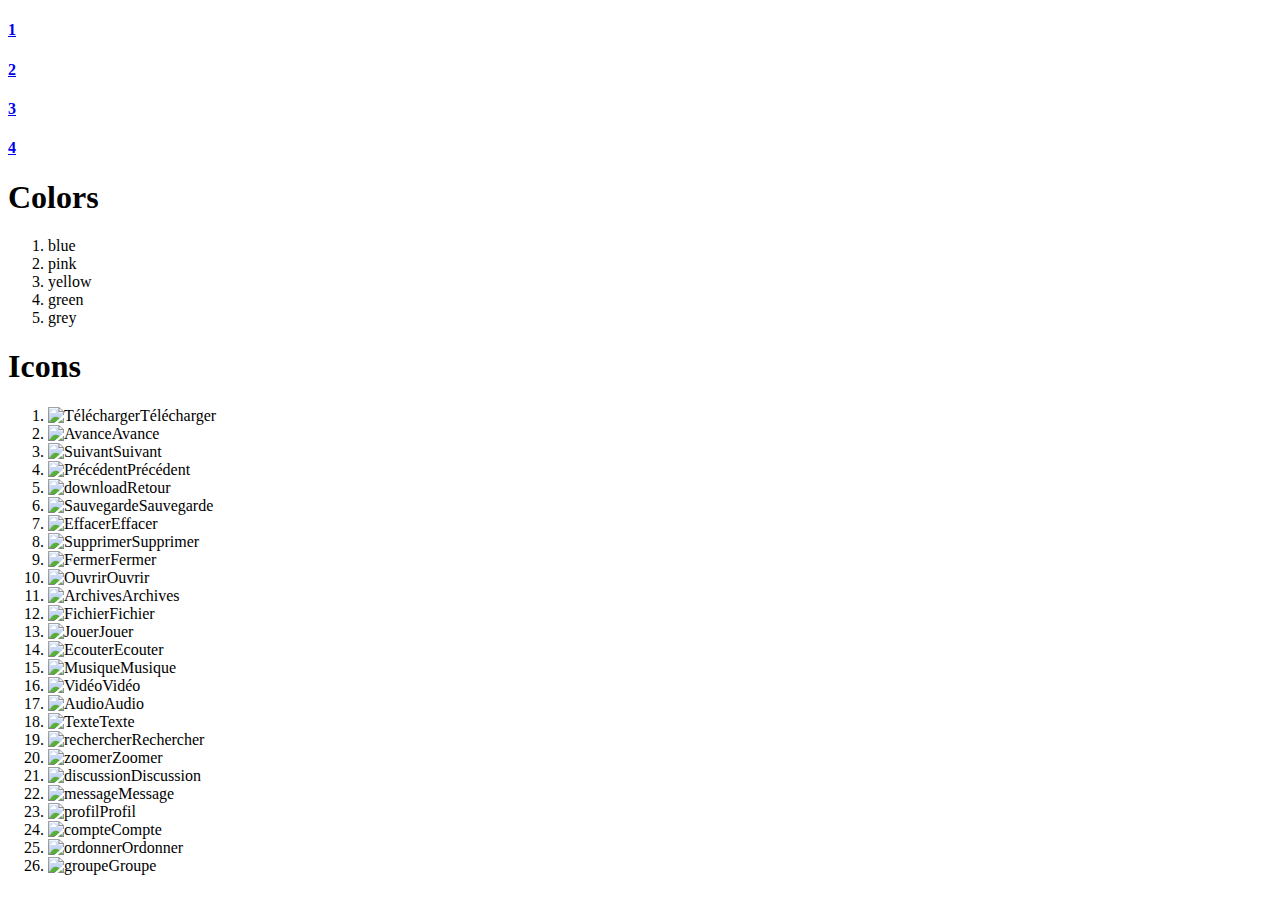
==== index.html @ 87c84bd4 "My first summit" ====
<!DOCTYPE html>
<html>
<head>
<meta charset="utf-8">
<title>Around the world in eighty days</title>

<link href="https://fonts.googleapis.com/css?family=Nunito:700" rel="stylesheet">

<link rel="stylesheet" href="styles/main.css">
<link rel="stylesheet" href="styles/typo.css">


</head>

<body>
  <a href="video01.html"><div id=r1 class=rightmenu><h4>1<h4></div></a>
  <a href="video02.html"><div id=r2 class=rightmenu><h4>2<h4></div></a>
  <a href="video03.html"><div id=r3 class=rightmenu><h4>3<h4></div></a>
  <a href="video04.html"><div id=r4 class=rightmenu><h4>4<h4></div></a>

  <section class="section00">
    <h1>Colors</h1>
<ol>
    <li id="blue"><span>blue</span></li>
    <li id="pink"><span>pink</span></li>
    <li id="yellow"><span>yellow</span></li>
    <li id="green"><span>green</span></li>
    <li id="grey"><span>grey</span></li>
</ol>
</section>


<section class="section01">
<h1>Icons</h1>

<ol>
  <li><image src="images/telecharger.svg" alt="Télécharger"/><span>Télécharger</span></li>
  <li><image src="images/avance.svg" alt="Avance"/><span>Avance</span></li>
  <li><image src="images/suivant.svg" alt="Suivant"/><span>Suivant</span></li>
  <li><image src="images/precedent.svg" alt="Précédent"/><span>Précédent</span></li>
  <li><image src="images/retour.svg" alt="download"/><span>Retour</span></li>
  <li><image src="images/sauvegarder.svg" alt="Sauvegarde"/><span>Sauvegarde</span></li>
  <li><image src="images/effacer.svg" alt="Effacer"/><span>Effacer</span></li>
  <li><image src="images/supprimer.svg" alt="Supprimer"/><span>Supprimer</span></li>
  <li><image src="images/fermer.svg" alt="Fermer"/><span>Fermer</span></li>
  <li><image src="images/ouvrir.svg" alt="Ouvrir"/><span>Ouvrir</span></li>
  <li><image src="images/archives.svg" alt="Archives"/><span>Archives</span></li>
  <li><image src="images/fichier.svg" alt="Fichier"/><span>Fichier</span></li>
  <li><image src="images/jouer.svg" alt="Jouer"/><span>Jouer</span></li>
  <li><image src="images/ecouter.svg" alt="Ecouter"/><span>Ecouter</span></li>
  <li><image src="images/musique.svg" alt="Musique"/><span>Musique</span></li>
  <li><image src="images/video.svg" alt="Vidéo"/><span>Vidéo</span></li>
  <li><image src="images/audio.svg" alt="Audio"/><span>Audio</span></li>
  <li><image src="images/texte.svg" alt="Texte"/><span>Texte</span></li>
  <li><image src="images/rechercher.svg" alt="rechercher"/><span>Rechercher</span></li>
  <li><image src="images/zoom.svg" alt="zoomer"/><span>Zoomer</span></li>
  <li><image src="images/discussion.svg" alt="discussion"/><span>Discussion</span></li>
  <li><image src="images/message.svg" alt="message"/><span>Message</span></li>
  <li><image src="images/profil.svg" alt="profil"/><span>Profil</span></li>
  <li><image src="images/compte.svg" alt="compte"/><span>Compte</span></li>
  <li><image src="images/ordonner.svg" alt="ordonner"/><span>Ordonner</span></li>
  <li><image src="images/groupe.svg" alt="groupe"/><span>Groupe</span></li>

</ol>

</sections>

</body>

</html>
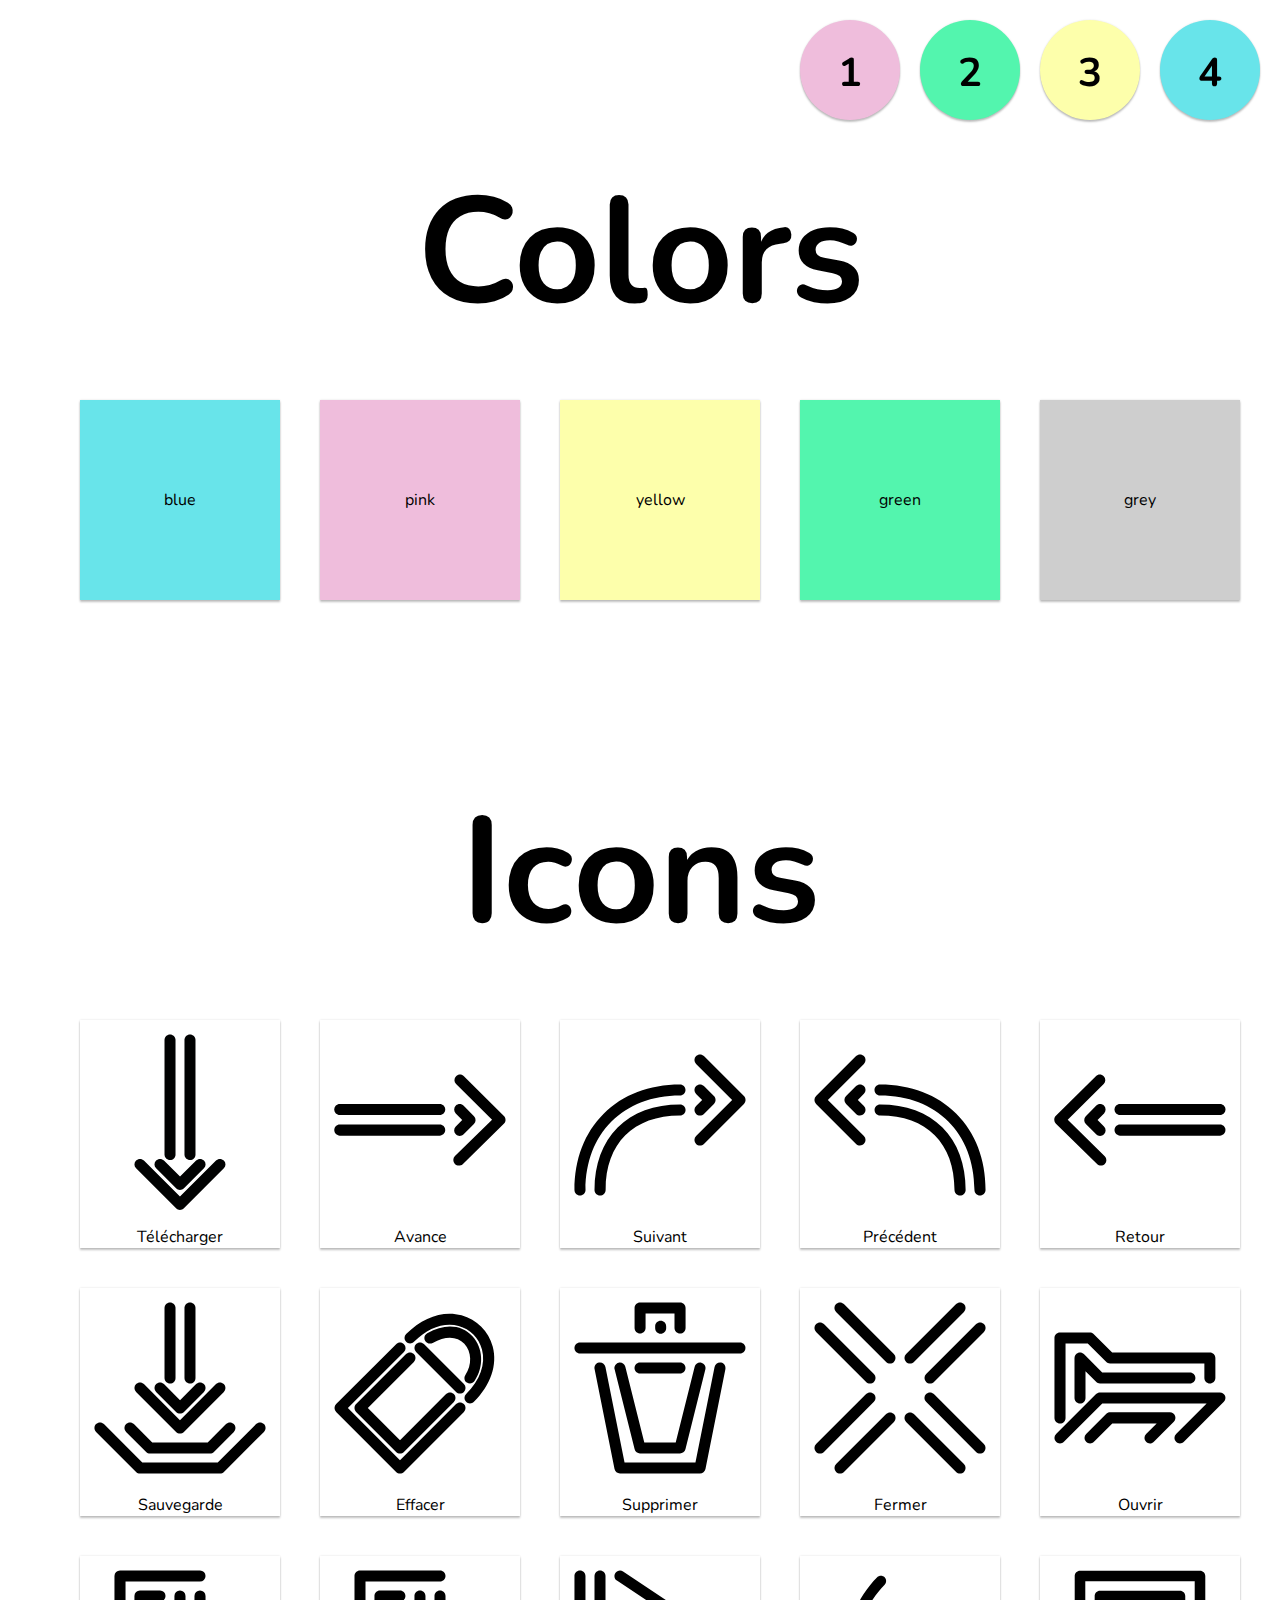
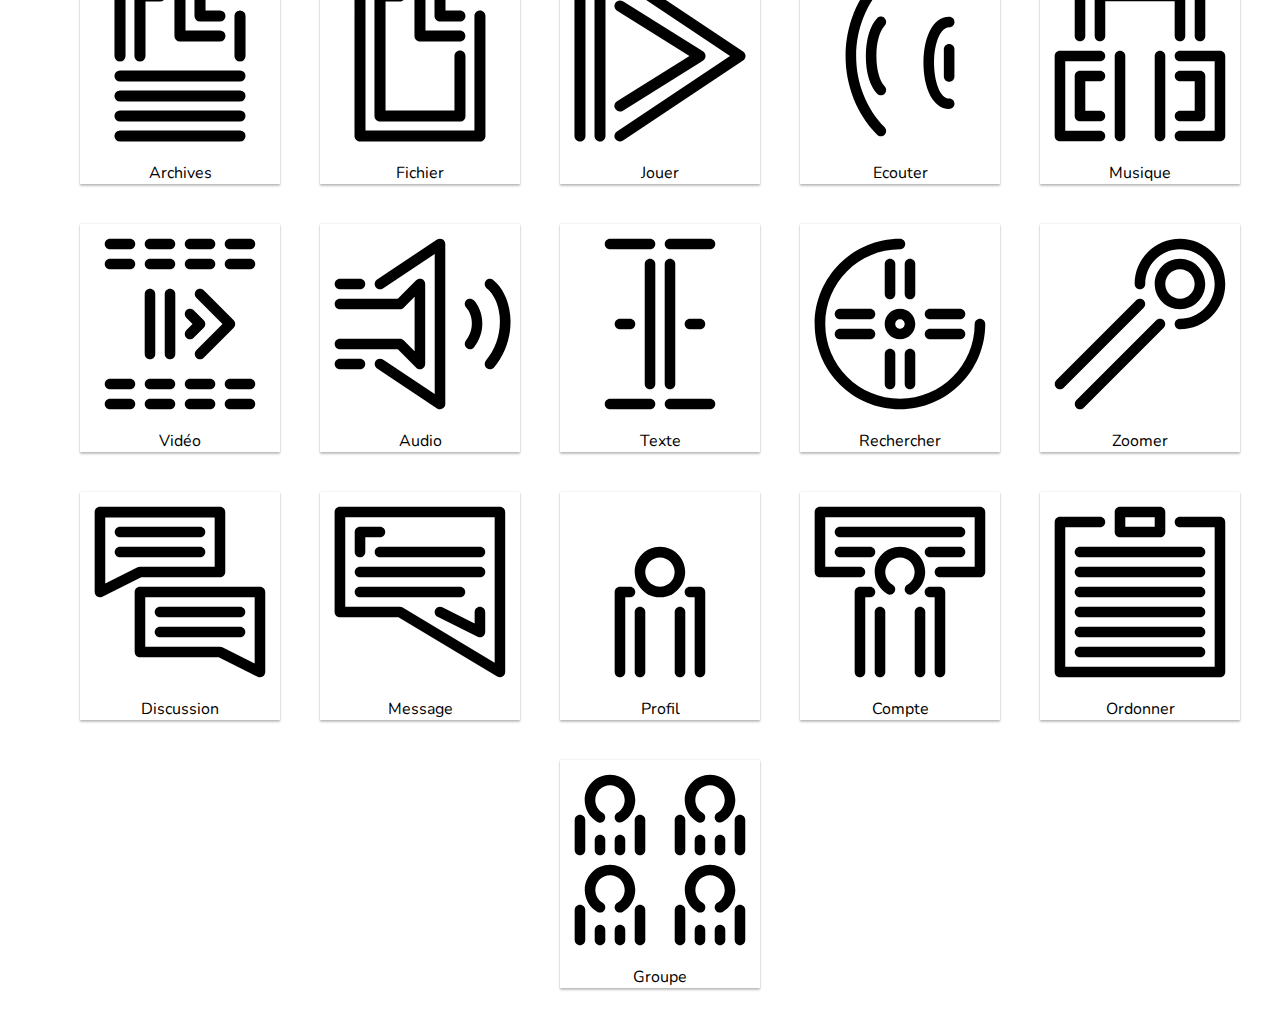
==== commit 76f4951e: "Title change" ====
--- a/index.html
+++ b/index.html
@@ -2,7 +2,7 @@
 <html>
 <head>
 <meta charset="utf-8">
-<title>Around the world in eighty days</title>
+<title>Bee Project</title>
 
 <link href="https://fonts.googleapis.com/css?family=Nunito:700" rel="stylesheet">
 
--- a/styles/main.css
+++ b/styles/main.css
@@ -0,0 +1,304 @@
+body{
+  margin: 0
+}
+
+ol{
+  display: flex;
+  flex-wrap: wrap;
+justify-content: center;
+}
+
+li{
+  max-width : 200px;
+  flex-wrap: wrap;
+  flex-grow: 1;
+  margin: 20px;
+  box-shadow: 0px 0px 2px 0px rgba(0,0,0,0.12),0px 2px 2px 0px rgba(0,0,0,0.24);
+}
+li:hover{
+  max-width : 200px;
+  flex-wrap: wrap;
+  flex-grow: 1;
+  margin: 20px;
+  box-shadow: 0px 0px 8px 0px rgba(0,0,0,0.12),0px 8px 8px 0px rgba(0,0,0,0.24);
+  transition: 0.2s
+}
+
+li img{
+  width: 100%
+}
+li {
+  list-style: none;
+}
+#blue{
+  background-color: #68e4ea
+}
+#pink{
+  background-color: #efbddc
+}
+#grey{
+  background-color: #cecece
+}
+#yellow{
+  background-color: #fdffab
+}
+#green{
+  background-color: #53f5ae
+}
+
+
+.active h4{
+filter:grayscale(100);
+filter: invert(100);
+}
+
+
+
+.section00 li{
+  display: flex;
+  height: 200px;
+  vertical-align: middle;
+  align-items: center;
+  justify-content: center;
+}
+video{
+  width :45vw;
+  box-shadow: 0px 0px 2px 0px rgba(0,0,0,0.12),0px 2px 2px 0px rgba(0,0,0,0.24);
+  margin: none
+}
+video:hover{
+  box-shadow: 0px 0px 8px 0px rgba(0,0,0,0.12),0px 8px 8px 0px rgba(0,0,0,0.24);
+  transition: 0.2s;
+
+}
+input:hover{
+}
+#retour{
+  width: 100px;
+  position: fixed;
+  left: 20px;
+  top: 20px;
+  background-color: #cecece;
+  border-radius: 50px;
+  box-shadow: 0px 0px 2px 0px rgba(0,0,0,0.12),0px 2px 2px 0px rgba(0,0,0,0.24);
+}
+#retour:hover{
+  box-shadow: 0px 0px 8px 0px rgba(0,0,0,0.12),0px 8px 8px 0px rgba(0,0,0,0.24);
+  transition: 0.2s;
+  }
+.next:hover{
+  box-shadow: 0px 0px 8px 0px rgba(0,0,0,0.12),0px 8px 8px 0px rgba(0,0,0,0.24);
+  transition: 0.2s;
+}
+
+#avance{
+  width: 100px;
+  position: fixed;
+  left: 140px;
+  top: 20px;
+  background-color: #cecece;
+  border-radius: 50px;
+  box-shadow: 0px 0px 2px 0px rgba(0,0,0,0.12),0px 2px 2px 0px rgba(0,0,0,0.24);
+}
+#avance:hover{
+  box-shadow: 0px 0px 8px 0px rgba(0,0,0,0.12),0px 8px 8px 0px rgba(0,0,0,0.24);
+  transition: 0.2s;
+}
+
+#r4{
+  width: 100px;
+  height:100px;
+  position: fixed;
+  right: 20px;
+  top: 20px;
+  background-color: #68e4ea;
+  border-radius: 50px;
+  box-shadow: 0px 0px 2px 0px rgba(0,0,0,0.12),0px 2px 2px 0px rgba(0,0,0,0.24);
+}
+#r4:hover{
+  box-shadow: 0px 0px 8px 0px rgba(0,0,0,0.12),0px 8px 8px 0px rgba(0,0,0,0.24);
+  transition: 0.2s;
+}
+#r3{
+  width: 100px;
+  height:100px;
+  position: fixed;
+  right: 140px;
+  top: 20px;
+  background-color: #fdffab;
+  border-radius: 50px;
+  box-shadow: 0px 0px 2px 0px rgba(0,0,0,0.12),0px 2px 2px 0px rgba(0,0,0,0.24);
+}
+#r3:hover{
+  box-shadow: 0px 0px 8px 0px rgba(0,0,0,0.12),0px 8px 8px 0px rgba(0,0,0,0.24);
+  transition: 0.2s;
+}
+#r2{
+  width: 100px;
+  height:100px;
+  position: fixed;
+  right: 260px;
+  top: 20px;
+  background-color: #53f5ae;
+  border-radius: 50px;
+  box-shadow: 0px 0px 2px 0px rgba(0,0,0,0.12),0px 2px 2px 0px rgba(0,0,0,0.24);
+}
+#r2:hover{
+  box-shadow: 0px 0px 8px 0px rgba(0,0,0,0.12),0px 8px 8px 0px rgba(0,0,0,0.24);
+  transition: 0.2s;
+}
+#r1{
+  width: 100px;
+  height:100px;
+  position: fixed;
+  right: 380px;
+  top: 20px;
+  background-color: #efbddc;
+  border-radius: 50px;
+  box-shadow: 0px 0px 2px 0px rgba(0,0,0,0.12),0px 2px 2px 0px rgba(0,0,0,0.24);
+}
+#r1:hover{
+  box-shadow: 0px 0px 8px 0px rgba(0,0,0,0.12),0px 8px 8px 0px rgba(0,0,0,0.24);
+  transition: 0.2s;
+}
+.title{
+  height: 72vh;
+  padding: 100px;
+  margin: none;
+  background-attachment: fixed;
+}
+.text{
+  height: 70vh;
+  padding: 100px;
+  margin: none;
+  background-attachment: fixed;
+}
+.next{
+  width: 100px;
+  margin-left: auto;
+  margin-right: auto;
+  background-color: #cecece;
+  border-radius: 50px;
+  box-shadow: 0px 0px 2px 0px rgba(0,0,0,0.12),0px 2px 2px 0px rgba(0,0,0,0.24);
+
+}
+#next01{
+  position: absolute;
+  top:87vh;
+left: 50%;
+margin-left:-50px}
+#title01{
+  background-image: url(images/pinkbee.jpg);
+  background-position: center;
+  background-size: cover;
+}
+#title02{
+  background-image: url(images/greenbee.jpg);
+  background-position: center;
+  background-size: cover;
+
+}
+#title03{
+  background-image: url(images/yellowbee.jpg);
+  background-position: center;
+  background-size: cover;
+
+}
+#title04{
+  background-image: url(images/bluebee.jpg);
+  background-position: center;
+  background-size: cover;
+
+}
+.videoban{
+  height:400px;
+display: flex;
+vertical-align: middle;
+justify-content:center;
+}
+#videoban01{
+  background-color: #efbddc
+}
+#videoban02{
+  background-color: #53f5ae
+}
+#videoban03{
+  background-color: #fdffab
+}
+#videoban04{
+  background-color: #68e4ea
+}
+#next02{
+  position: absolute;
+  top:1600px;
+left: 50%;
+margin-left:-50px}
+video{
+  margin-top: -150px;
+  background-color: white;
+}
+html {
+  cursor: url("cursor.png"), default;
+
+}
+a{
+  cursor: url("cursor2.png"), pointer;
+}
+.download{
+  width: 100px;
+  height: 100px;
+  background-color: #cecece;
+  border-radius: 50px;
+  box-shadow: 0px 0px 2px 0px rgba(0,0,0,0.12),0px 2px 2px 0px rgba(0,0,0,0.24);
+  margin-left: 50px;
+  margin-right: 50px
+}
+.download:hover{
+  box-shadow: 0px 0px 8px 0px rgba(0,0,0,0.12),0px 8px 8px 0px rgba(0,0,0,0.24);
+  transition: 0.2s;
+  margin-left: 50px;
+  margin-right: 50px
+}
+.leftmenu{
+  width: 100px;
+  height: 100px;
+  background-color: #cecece;
+  border-radius: 50px;
+  box-shadow: 0px 0px 2px 0px rgba(0,0,0,0.12),0px 2px 2px 0px rgba(0,0,0,0.24);
+
+}
+.leftmenu:hover{
+  box-shadow: 0px 0px 8px 0px rgba(0,0,0,0.12),0px 8px 8px 0px rgba(0,0,0,0.24);
+  transition: 0.2s;
+}
+#buttons{
+display: flex;
+justify-content: center;
+margin-top: 50px;
+margin-bottom: 50px
+}
+a{
+text-decoration: none;
+color: black
+}
+
+
+@media (max-width:750px) {
+  .leftmenu{
+    display: none
+  }
+.title{
+padding:30px}
+.text{
+padding:30px}
+#next01{
+  top:73vh
+}
+#next02{
+  top:150vh
+}
+
+}
+::selection{
+  color: black;
+background-color: yellow}
--- a/styles/typo.css
+++ b/styles/typo.css
@@ -0,0 +1,46 @@
+body{
+  text-align: center;
+  font-family: 'Nunito', sans-serif;
+}
+h1{
+  font-size: 150px;
+  margin: 25px;
+  margin-top: 150px
+}
+
+h4{
+  font-size: 40px;
+  line-height: 0px
+}
+
+.text p{
+  text-align: left;
+  width: 70%;
+  margin-left: auto;
+  margin-right: auto;
+}
+h3{
+  font-size: 50px;
+  line-height: 200px
+}
+@media (max-width:1100px) {
+h1{
+  font-size: 80px
+}
+}
+@media (max-width:750px) {
+h1{
+margin: 10px
+}
+.text p{
+  width: 100%
+}
+video{
+  width: 90%
+}
+h1{
+  font-size: 40px;
+  margin-top: 200px
+}
+
+}
